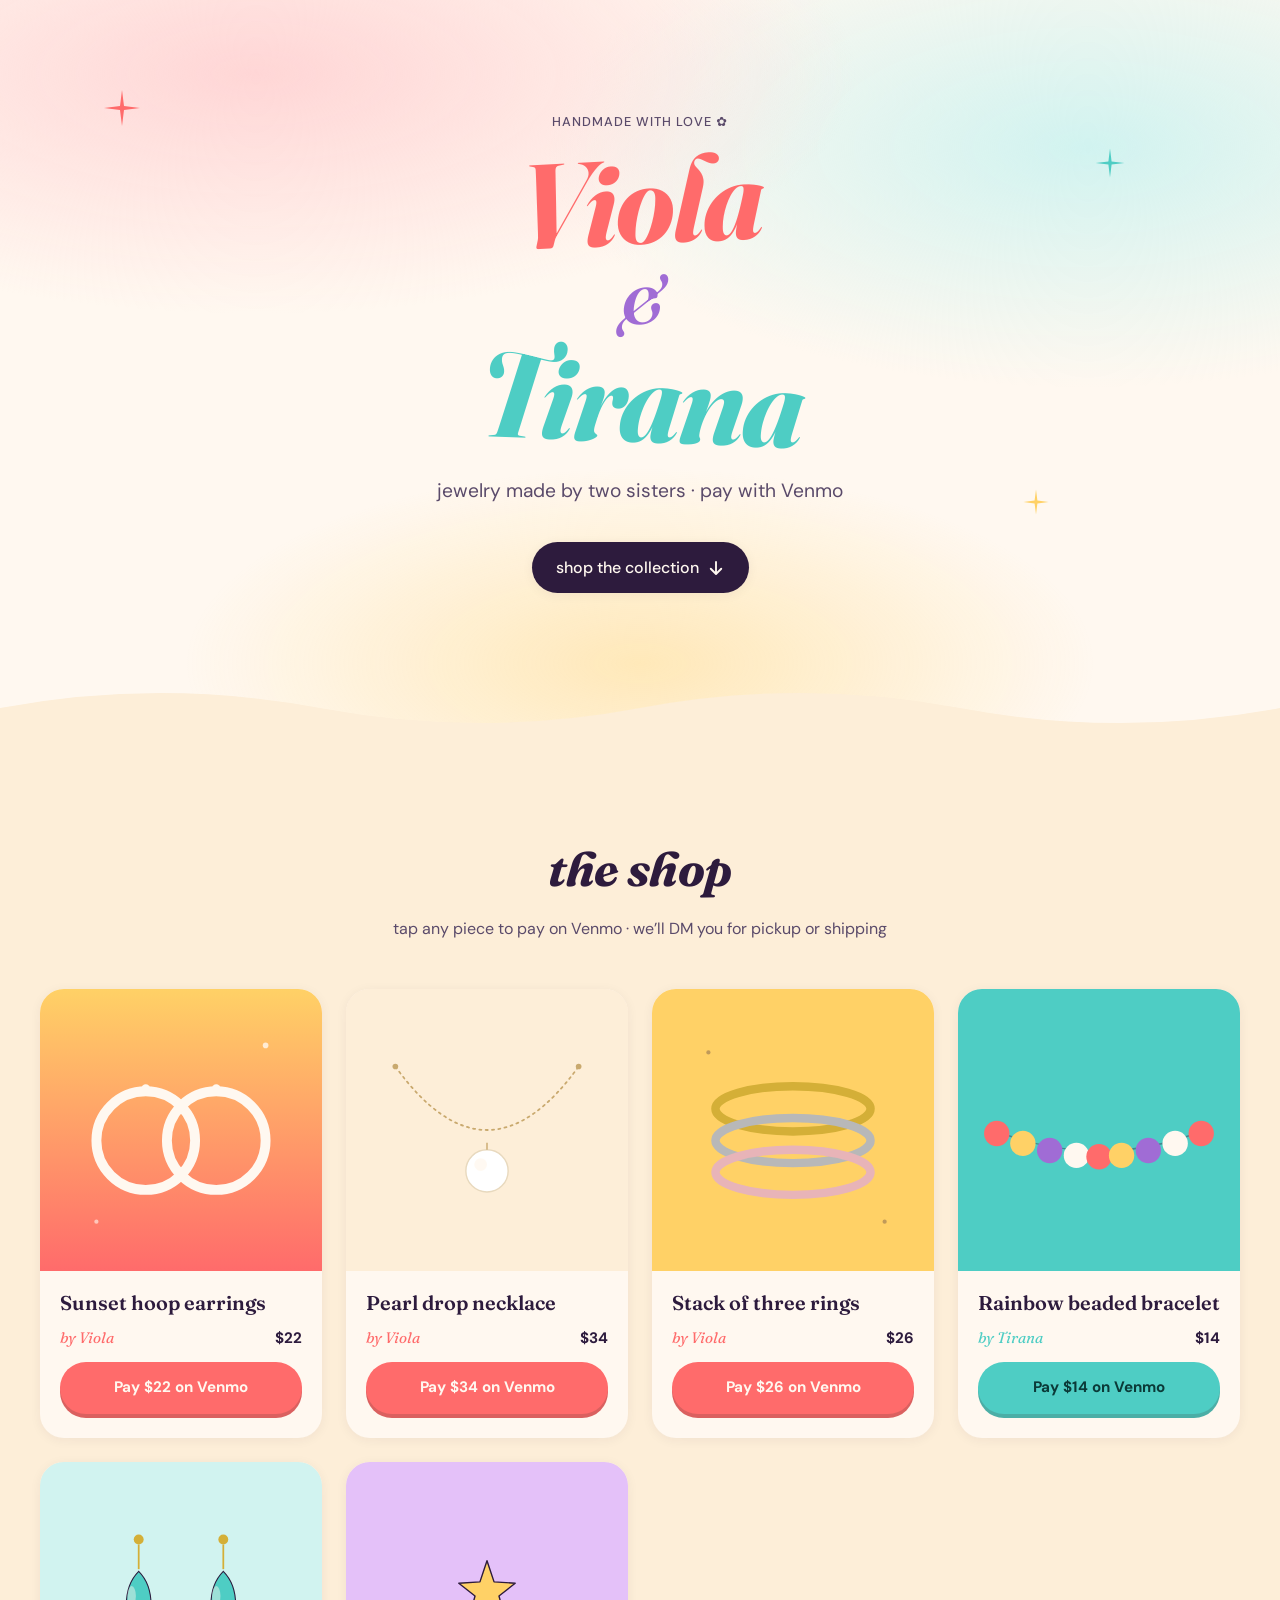
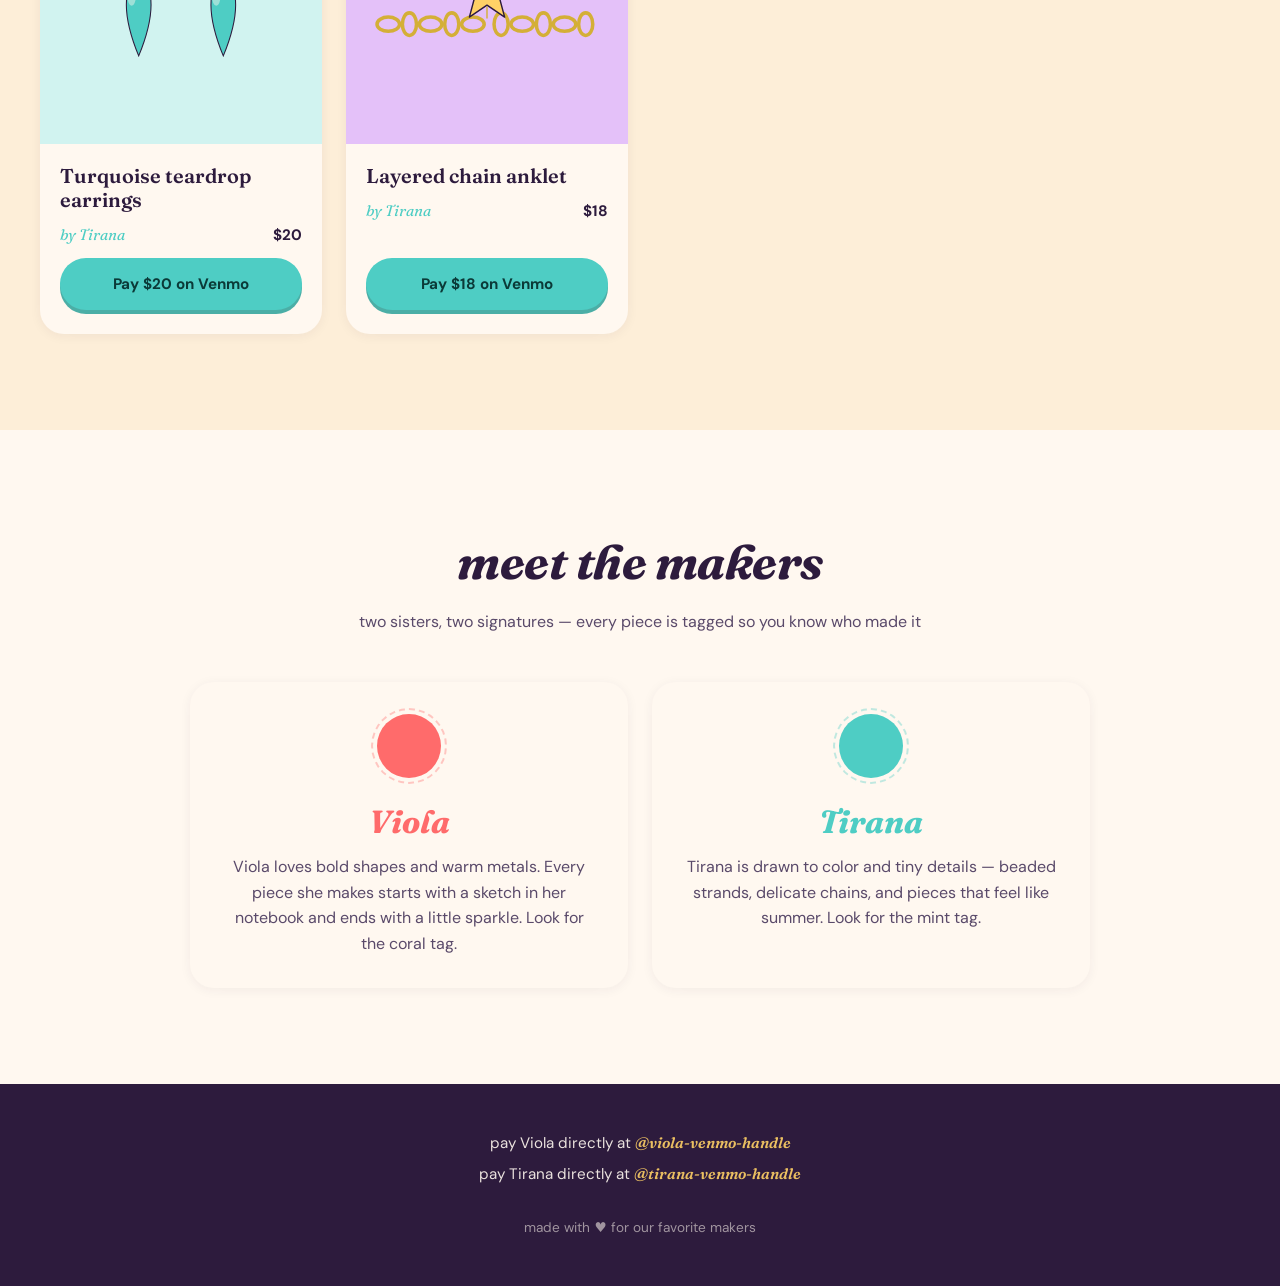
==== index.html @ c1b4182e "initial commit: static HTML/CSS/JS jewelry shop for Viola & Tirana" ====
<!doctype html>
<html lang="en">
  <head>
    <meta charset="utf-8" />
    <meta name="viewport" content="width=device-width, initial-scale=1" />
    <title>Viola &amp; Tirana — handmade jewelry</title>
    <meta name="description" content="Handmade jewelry by Viola and Tirana. Pay with Venmo." />
    <meta name="theme-color" content="#FFF8F0" />
    <link rel="icon" href="images/favicon.svg" type="image/svg+xml" />

    <link rel="preconnect" href="https://fonts.googleapis.com" />
    <link rel="preconnect" href="https://fonts.gstatic.com" crossorigin />
    <link
      rel="stylesheet"
      href="https://fonts.googleapis.com/css2?family=DM+Sans:wght@400;500;700&family=Fraunces:ital,opsz,wght@0,9..144,500;0,9..144,700;1,9..144,600&display=swap"
    />
    <link rel="stylesheet" href="style.css" />
  </head>
  <body>
    <a class="skip-link" href="#shop">skip to shop</a>

    <header class="hero">
      <svg class="sparkle sparkle-tl" viewBox="0 0 40 40" aria-hidden="true">
        <path d="M20 2 L22 18 L38 20 L22 22 L20 38 L18 22 L2 20 L18 18 Z" fill="currentColor"/>
      </svg>
      <svg class="sparkle sparkle-tr" viewBox="0 0 40 40" aria-hidden="true">
        <path d="M20 2 L22 18 L38 20 L22 22 L20 38 L18 22 L2 20 L18 18 Z" fill="currentColor"/>
      </svg>
      <svg class="sparkle sparkle-br" viewBox="0 0 40 40" aria-hidden="true">
        <path d="M20 2 L22 18 L38 20 L22 22 L20 38 L18 22 L2 20 L18 18 Z" fill="currentColor"/>
      </svg>

      <div class="hero-inner">
        <p class="eyebrow">handmade with love ✿</p>
        <h1 class="wordmark">
          <span class="wordmark-v">Viola</span>
          <span class="wordmark-amp" aria-hidden="true">&amp;</span>
          <span class="visually-hidden">and</span>
          <span class="wordmark-t">Tirana</span>
        </h1>
        <p class="tagline">jewelry made by two sisters · pay with Venmo</p>
        <a class="hero-cta" href="#shop">shop the collection
          <svg viewBox="0 0 24 24" aria-hidden="true" width="18" height="18">
            <path d="M12 4v14M5 13l7 7 7-7" fill="none" stroke="currentColor" stroke-width="2.5" stroke-linecap="round" stroke-linejoin="round"/>
          </svg>
        </a>
      </div>

      <svg class="hero-wave" viewBox="0 0 1440 80" preserveAspectRatio="none" aria-hidden="true">
        <path d="M0 40 Q 180 0 360 40 T 720 40 T 1080 40 T 1440 40 V 80 H 0 Z" fill="currentColor"/>
      </svg>
    </header>

    <main>
      <section id="shop" class="section shop">
        <header class="section-head">
          <h2 class="section-title">the shop</h2>
          <p class="section-sub">tap any piece to pay on Venmo · we’ll DM you for pickup or shipping</p>
        </header>

        <div class="grid">
          <!-- Product 1 -->
          <article class="product" data-maker="viola">
            <div class="product-media">
              <img src="images/sunset-hoops.svg" alt="Sunset hoop earrings — gold hoops with a coral gradient" loading="lazy" />
            </div>
            <div class="product-body">
              <h3 class="product-name">Sunset hoop earrings</h3>
              <p class="product-byline">
                <span class="maker-tag">by Viola</span>
                <span class="product-price">$22</span>
              </p>
              <!-- TODO: replace `viola-venmo-handle` with Viola's real Venmo username (no @) -->
              <a
                class="pay-link"
                data-venmo="viola-venmo-handle"
                data-amount="22"
                data-note="Sunset hoop earrings · Viola &amp; Tirana"
                target="_blank"
                rel="noopener"
              >Pay $22 on Venmo</a>
            </div>
          </article>

          <!-- Product 2 -->
          <article class="product" data-maker="viola">
            <div class="product-media">
              <img src="images/pearl-drop-necklace.svg" alt="Pearl drop necklace on a cream background" loading="lazy" />
            </div>
            <div class="product-body">
              <h3 class="product-name">Pearl drop necklace</h3>
              <p class="product-byline">
                <span class="maker-tag">by Viola</span>
                <span class="product-price">$34</span>
              </p>
              <!-- TODO: replace `viola-venmo-handle` with Viola's real Venmo username (no @) -->
              <a
                class="pay-link"
                data-venmo="viola-venmo-handle"
                data-amount="34"
                data-note="Pearl drop necklace · Viola &amp; Tirana"
                target="_blank"
                rel="noopener"
              >Pay $34 on Venmo</a>
            </div>
          </article>

          <!-- Product 3 -->
          <article class="product" data-maker="viola">
            <div class="product-media">
              <img src="images/stack-rings.svg" alt="Stack of three rings on a sunshine yellow background" loading="lazy" />
            </div>
            <div class="product-body">
              <h3 class="product-name">Stack of three rings</h3>
              <p class="product-byline">
                <span class="maker-tag">by Viola</span>
                <span class="product-price">$26</span>
              </p>
              <!-- TODO: replace `viola-venmo-handle` with Viola's real Venmo username (no @) -->
              <a
                class="pay-link"
                data-venmo="viola-venmo-handle"
                data-amount="26"
                data-note="Stack of three rings · Viola &amp; Tirana"
                target="_blank"
                rel="noopener"
              >Pay $26 on Venmo</a>
            </div>
          </article>

          <!-- Product 4 -->
          <article class="product" data-maker="tirana">
            <div class="product-media">
              <img src="images/rainbow-bracelet.svg" alt="Beaded rainbow friendship bracelet" loading="lazy" />
            </div>
            <div class="product-body">
              <h3 class="product-name">Rainbow beaded bracelet</h3>
              <p class="product-byline">
                <span class="maker-tag">by Tirana</span>
                <span class="product-price">$14</span>
              </p>
              <!-- TODO: replace `tirana-venmo-handle` with Tirana's real Venmo username (no @) -->
              <a
                class="pay-link"
                data-venmo="tirana-venmo-handle"
                data-amount="14"
                data-note="Rainbow beaded bracelet · Viola &amp; Tirana"
                target="_blank"
                rel="noopener"
              >Pay $14 on Venmo</a>
            </div>
          </article>

          <!-- Product 5 -->
          <article class="product" data-maker="tirana">
            <div class="product-media">
              <img src="images/turquoise-earrings.svg" alt="Turquoise teardrop earrings" loading="lazy" />
            </div>
            <div class="product-body">
              <h3 class="product-name">Turquoise teardrop earrings</h3>
              <p class="product-byline">
                <span class="maker-tag">by Tirana</span>
                <span class="product-price">$20</span>
              </p>
              <!-- TODO: replace `tirana-venmo-handle` with Tirana's real Venmo username (no @) -->
              <a
                class="pay-link"
                data-venmo="tirana-venmo-handle"
                data-amount="20"
                data-note="Turquoise teardrop earrings · Viola &amp; Tirana"
                target="_blank"
                rel="noopener"
              >Pay $20 on Venmo</a>
            </div>
          </article>

          <!-- Product 6 -->
          <article class="product" data-maker="tirana">
            <div class="product-media">
              <img src="images/chain-anklet.svg" alt="Delicate layered chain anklet" loading="lazy" />
            </div>
            <div class="product-body">
              <h3 class="product-name">Layered chain anklet</h3>
              <p class="product-byline">
                <span class="maker-tag">by Tirana</span>
                <span class="product-price">$18</span>
              </p>
              <!-- TODO: replace `tirana-venmo-handle` with Tirana's real Venmo username (no @) -->
              <a
                class="pay-link"
                data-venmo="tirana-venmo-handle"
                data-amount="18"
                data-note="Layered chain anklet · Viola &amp; Tirana"
                target="_blank"
                rel="noopener"
              >Pay $18 on Venmo</a>
            </div>
          </article>
        </div>
      </section>

      <section id="makers" class="section makers">
        <header class="section-head">
          <h2 class="section-title">meet the makers</h2>
          <p class="section-sub">two sisters, two signatures — every piece is tagged so you know who made it</p>
        </header>

        <div class="makers-grid">
          <article class="maker-card" data-maker="viola">
            <div class="maker-swatch" aria-hidden="true"></div>
            <h3 class="maker-name">Viola</h3>
            <!-- TODO: replace with a real blurb about Viola -->
            <p class="maker-blurb">
              Viola loves bold shapes and warm metals. Every piece she makes starts with a sketch in her notebook and ends with a little
              sparkle. Look for the coral tag.
            </p>
          </article>

          <article class="maker-card" data-maker="tirana">
            <div class="maker-swatch" aria-hidden="true"></div>
            <h3 class="maker-name">Tirana</h3>
            <!-- TODO: replace with a real blurb about Tirana -->
            <p class="maker-blurb">
              Tirana is drawn to color and tiny details — beaded strands, delicate chains, and pieces that feel like summer. Look for the
              mint tag.
            </p>
          </article>
        </div>
      </section>
    </main>

    <footer class="site-footer">
      <div class="footer-inner">
        <p class="footer-line">
          pay Viola directly at
          <!-- TODO: replace with Viola's real Venmo username -->
          <strong>@viola-venmo-handle</strong>
        </p>
        <p class="footer-line">
          pay Tirana directly at
          <!-- TODO: replace with Tirana's real Venmo username -->
          <strong>@tirana-venmo-handle</strong>
        </p>
        <p class="footer-credit">made with ♥ for our favorite makers</p>
      </div>
    </footer>

    <script src="main.js" defer></script>
  </body>
</html>
---- style.css ----
/* ---------- design tokens ---------- */
:root {
  --cream: #fff8f0;
  --cream-soft: #fdeed8;
  --ink: #2d1b3d;
  --ink-soft: #5a4a6a;
  --coral: #ff6b6b;
  --coral-soft: #ffd6d6;
  --mint: #4ecdc4;
  --mint-soft: #d1f3f0;
  --sun: #ffd166;
  --plum: #a06cd5;

  --font-display: "Fraunces", Georgia, "Times New Roman", serif;
  --font-body: "DM Sans", system-ui, -apple-system, "Segoe UI", Helvetica, Arial, sans-serif;

  --radius-sm: 0.75rem;
  --radius: 1.5rem;
  --radius-lg: 2rem;

  --shadow-soft: 0 2px 12px rgba(45, 27, 61, 0.06);
  --shadow-lift: 0 20px 40px -16px rgba(45, 27, 61, 0.2);
}

/* ---------- reset-ish ---------- */
*, *::before, *::after { box-sizing: border-box; }
html { scroll-behavior: smooth; }
body, h1, h2, h3, p { margin: 0; }
img, svg { display: block; max-width: 100%; }
a { color: inherit; }

body {
  font-family: var(--font-body);
  color: var(--ink);
  background: var(--cream);
  line-height: 1.5;
  -webkit-font-smoothing: antialiased;
  text-rendering: optimizeLegibility;
}

.visually-hidden {
  position: absolute;
  width: 1px; height: 1px;
  padding: 0; margin: -1px;
  overflow: hidden;
  clip: rect(0 0 0 0);
  white-space: nowrap;
  border: 0;
}

.skip-link {
  position: absolute;
  left: -999px;
  top: 0;
  background: var(--ink);
  color: var(--cream);
  padding: 0.5rem 1rem;
  border-radius: var(--radius-sm);
  z-index: 10;
}
.skip-link:focus { left: 1rem; top: 1rem; }

/* ---------- hero ---------- */
.hero {
  position: relative;
  padding: clamp(3rem, 10vw, 7rem) 1.5rem clamp(5rem, 12vw, 9rem);
  text-align: center;
  overflow: hidden;
  background:
    radial-gradient(1000px 400px at 20% 10%, var(--coral-soft) 0%, transparent 60%),
    radial-gradient(900px 400px at 85% 20%, var(--mint-soft) 0%, transparent 60%),
    radial-gradient(700px 300px at 50% 90%, rgba(255, 209, 102, 0.4) 0%, transparent 65%),
    var(--cream);
}

.hero-inner {
  max-width: 900px;
  margin: 0 auto;
  position: relative;
  z-index: 1;
}

.eyebrow {
  font-family: var(--font-body);
  font-weight: 500;
  letter-spacing: 0.08em;
  text-transform: uppercase;
  font-size: 0.8rem;
  color: var(--ink-soft);
  margin-bottom: 1rem;
}

.wordmark {
  font-family: var(--font-display);
  font-weight: 700;
  font-size: clamp(3.5rem, 12vw, 7.5rem);
  line-height: 0.9;
  letter-spacing: -0.02em;
  display: flex;
  flex-direction: column;
  align-items: center;
  gap: 0.1em;
}

.wordmark-v {
  color: var(--coral);
  font-style: italic;
  transform: rotate(-3deg);
  transform-origin: center;
}

.wordmark-amp {
  font-style: italic;
  color: var(--plum);
  font-size: 0.55em;
  line-height: 1;
  font-weight: 600;
}

.wordmark-t {
  color: var(--mint);
  font-style: italic;
  transform: rotate(2deg);
  transform-origin: center;
}

.tagline {
  margin-top: 1.5rem;
  font-size: clamp(1rem, 2vw, 1.2rem);
  color: var(--ink-soft);
}

.hero-cta {
  display: inline-flex;
  align-items: center;
  gap: 0.5rem;
  margin-top: 2.25rem;
  padding: 0.85rem 1.5rem;
  background: var(--ink);
  color: var(--cream);
  text-decoration: none;
  border-radius: 999px;
  font-weight: 500;
  font-size: 1rem;
  transition: transform 0.15s ease, box-shadow 0.15s ease;
  box-shadow: var(--shadow-soft);
}
.hero-cta:hover {
  transform: translateY(-2px);
  box-shadow: var(--shadow-lift);
}
.hero-cta:active { transform: translateY(0); }

/* hero decorations */
.sparkle {
  position: absolute;
  width: 2.5rem;
  height: 2.5rem;
  color: var(--sun);
  animation: twinkle 3s ease-in-out infinite;
}
.sparkle-tl { top: 12%; left: 8%; color: var(--coral); animation-delay: 0s; }
.sparkle-tr { top: 20%; right: 12%; color: var(--mint); animation-delay: 1s; width: 2rem; height: 2rem; }
.sparkle-br { bottom: 30%; right: 18%; color: var(--sun); animation-delay: 2s; width: 1.75rem; height: 1.75rem; }

@keyframes twinkle {
  0%, 100% { transform: scale(1) rotate(0deg); opacity: 0.7; }
  50% { transform: scale(1.2) rotate(20deg); opacity: 1; }
}

.hero-wave {
  position: absolute;
  left: 0;
  bottom: -1px;
  width: 100%;
  height: 60px;
  color: var(--cream-soft);
}

/* ---------- sections ---------- */
.section {
  padding: clamp(3.5rem, 8vw, 6rem) 1.5rem;
  max-width: 1200px;
  margin: 0 auto;
}

.section-head {
  text-align: center;
  max-width: 600px;
  margin: 0 auto 3rem;
}

.section-title {
  font-family: var(--font-display);
  font-weight: 700;
  font-size: clamp(2rem, 5vw, 3rem);
  font-style: italic;
  letter-spacing: -0.01em;
  margin-bottom: 0.75rem;
}

.section-sub {
  color: var(--ink-soft);
  font-size: 1rem;
}

.shop {
  background: var(--cream-soft);
  max-width: none;
}
.shop > .section-head, .shop > .grid {
  max-width: 1200px;
  margin-left: auto;
  margin-right: auto;
}

/* ---------- product grid ---------- */
.grid {
  display: grid;
  grid-template-columns: repeat(auto-fill, minmax(260px, 1fr));
  gap: 1.5rem;
}

.product {
  background: var(--cream);
  border-radius: var(--radius);
  overflow: hidden;
  display: flex;
  flex-direction: column;
  transition: transform 0.2s ease, box-shadow 0.2s ease;
  box-shadow: var(--shadow-soft);
  position: relative;
}

.product:hover {
  transform: translateY(-4px);
}

.product[data-maker="viola"]:hover { box-shadow: 0 20px 40px -16px rgba(255, 107, 107, 0.45); }
.product[data-maker="tirana"]:hover { box-shadow: 0 20px 40px -16px rgba(78, 205, 196, 0.45); }

.product-media {
  aspect-ratio: 1 / 1;
  overflow: hidden;
  background: var(--cream-soft);
}

.product-media img {
  width: 100%;
  height: 100%;
  object-fit: cover;
  transition: transform 0.4s ease;
}

.product:hover .product-media img { transform: scale(1.04); }

.product-body {
  padding: 1.25rem 1.25rem 1.5rem;
  display: flex;
  flex-direction: column;
  gap: 0.75rem;
  flex: 1;
}

.product-name {
  font-family: var(--font-display);
  font-weight: 600;
  font-size: 1.25rem;
  line-height: 1.2;
}

.product-byline {
  display: flex;
  align-items: center;
  justify-content: space-between;
  font-size: 0.95rem;
  color: var(--ink-soft);
}

.maker-tag {
  font-style: italic;
  font-family: var(--font-display);
}

.product[data-maker="viola"] .maker-tag { color: var(--coral); }
.product[data-maker="tirana"] .maker-tag { color: var(--mint); }

.product-price {
  font-weight: 700;
  color: var(--ink);
}

.pay-link {
  display: inline-flex;
  align-items: center;
  justify-content: center;
  padding: 0.9rem 1rem;
  border-radius: 999px;
  text-decoration: none;
  font-weight: 700;
  font-size: 0.95rem;
  color: var(--cream);
  text-align: center;
  transition: transform 0.15s ease, box-shadow 0.15s ease, filter 0.15s ease;
  margin-top: auto;
  min-height: 44px;
}

.product[data-maker="viola"] .pay-link {
  background: var(--coral);
  box-shadow: 0 4px 0 rgba(214, 80, 80, 0.9);
}
.product[data-maker="tirana"] .pay-link {
  background: var(--mint);
  box-shadow: 0 4px 0 rgba(56, 167, 159, 0.9);
  color: #0b3a38;
}

.pay-link:hover { transform: translateY(-1px); filter: saturate(1.1); }
.pay-link:active { transform: translateY(2px); box-shadow: 0 2px 0 rgba(0,0,0,0.25); }

/* ---------- makers section ---------- */
.makers-grid {
  display: grid;
  gap: 1.5rem;
  grid-template-columns: repeat(auto-fit, minmax(280px, 1fr));
  max-width: 900px;
  margin: 0 auto;
}

.maker-card {
  background: var(--cream);
  border-radius: var(--radius);
  padding: 2rem;
  text-align: center;
  box-shadow: var(--shadow-soft);
  position: relative;
}

.maker-swatch {
  width: 4rem;
  height: 4rem;
  border-radius: 50%;
  margin: 0 auto 1.25rem;
  position: relative;
}

.maker-card[data-maker="viola"] .maker-swatch { background: var(--coral); }
.maker-card[data-maker="tirana"] .maker-swatch { background: var(--mint); }

.maker-swatch::after {
  content: "";
  position: absolute;
  inset: -6px;
  border-radius: 50%;
  border: 2px dashed currentColor;
  opacity: 0.35;
}

.maker-card[data-maker="viola"] .maker-swatch::after { color: var(--coral); }
.maker-card[data-maker="tirana"] .maker-swatch::after { color: var(--mint); }

.maker-name {
  font-family: var(--font-display);
  font-style: italic;
  font-weight: 700;
  font-size: 2rem;
  margin-bottom: 0.5rem;
}

.maker-card[data-maker="viola"] .maker-name { color: var(--coral); }
.maker-card[data-maker="tirana"] .maker-name { color: var(--mint); }

.maker-blurb {
  color: var(--ink-soft);
  line-height: 1.6;
}

/* ---------- footer ---------- */
.site-footer {
  background: var(--ink);
  color: var(--cream);
  padding: 3rem 1.5rem;
  text-align: center;
}

.footer-inner {
  max-width: 600px;
  margin: 0 auto;
  display: flex;
  flex-direction: column;
  gap: 0.5rem;
}

.footer-line {
  font-size: 0.95rem;
  opacity: 0.9;
}
.footer-line strong {
  color: var(--sun);
  font-family: var(--font-display);
  font-style: italic;
  font-weight: 600;
}

.footer-credit {
  margin-top: 1.5rem;
  font-size: 0.85rem;
  opacity: 0.55;
}

/* ---------- sold-out (optional, future use) ---------- */
.product.sold-out .pay-link {
  background: var(--ink-soft) !important;
  color: var(--cream) !important;
  pointer-events: none;
  box-shadow: none !important;
}
.product.sold-out .pay-link::before { content: "sold out — "; }

/* ---------- reduced motion ---------- */
@media (prefers-reduced-motion: reduce) {
  *, *::before, *::after {
    animation-duration: 0.001ms !important;
    transition-duration: 0.001ms !important;
  }
  html { scroll-behavior: auto; }
}
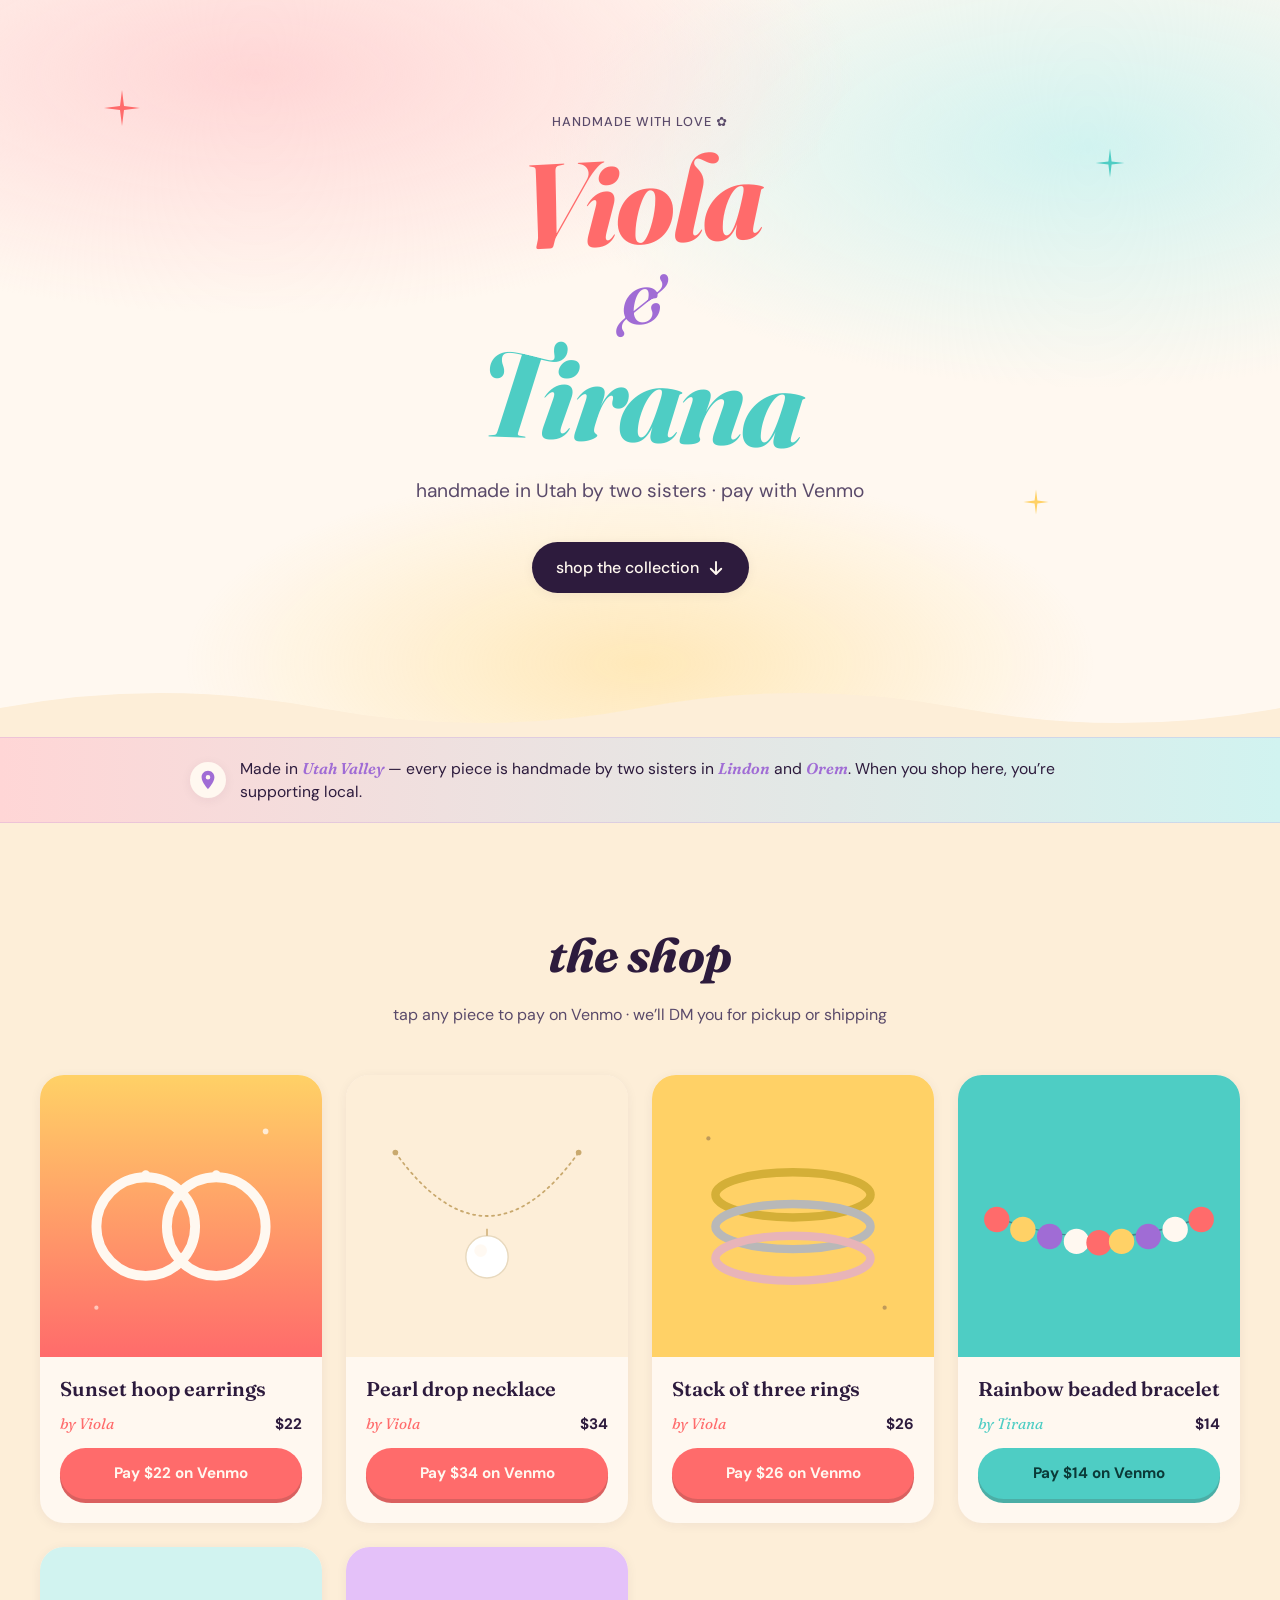
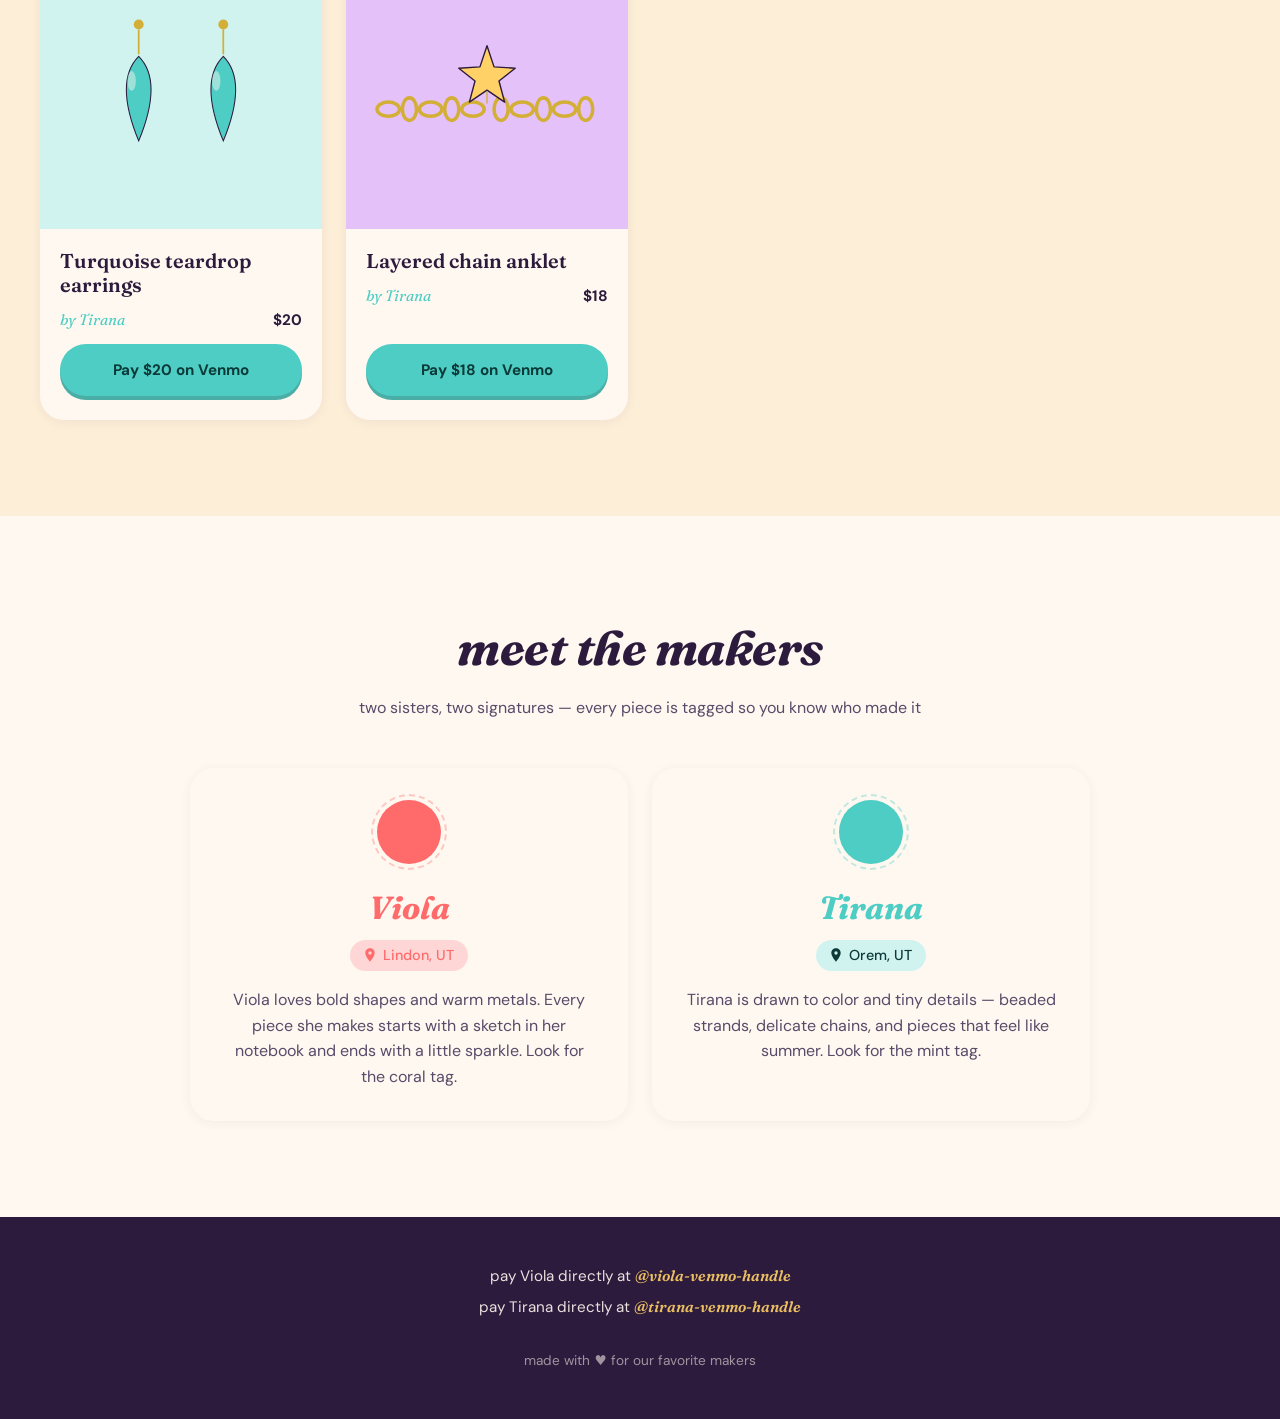
==== commit ab27d1e0: "add OG image, local Utah callout, and city labels - new 1200x630 og-image.png rendered from og-sourc" ====
--- a/index.html
+++ b/index.html
@@ -4,9 +4,22 @@
     <meta charset="utf-8" />
     <meta name="viewport" content="width=device-width, initial-scale=1" />
     <title>Viola &amp; Tirana — handmade jewelry</title>
-    <meta name="description" content="Handmade jewelry by Viola and Tirana. Pay with Venmo." />
+    <meta name="description" content="Handmade jewelry by two sisters in Lindon and Orem, Utah. Pay with Venmo." />
     <meta name="theme-color" content="#FFF8F0" />
     <link rel="icon" href="images/favicon.svg" type="image/svg+xml" />
+
+    <meta property="og:type" content="website" />
+    <meta property="og:url" content="https://sfonua10.github.io/nieces-jewelry/" />
+    <meta property="og:title" content="Viola &amp; Tirana — handmade jewelry" />
+    <meta property="og:description" content="Handmade jewelry by two sisters in Lindon &amp; Orem, Utah. Pay with Venmo." />
+    <meta property="og:image" content="https://sfonua10.github.io/nieces-jewelry/images/og-image.png" />
+    <meta property="og:image:width" content="1200" />
+    <meta property="og:image:height" content="630" />
+    <meta property="og:image:alt" content="Viola (Lindon, UT) and Tirana (Orem, UT) — handmade jewelry" />
+    <meta name="twitter:card" content="summary_large_image" />
+    <meta name="twitter:title" content="Viola &amp; Tirana — handmade jewelry" />
+    <meta name="twitter:description" content="Handmade by two sisters in Lindon &amp; Orem, Utah. Pay with Venmo." />
+    <meta name="twitter:image" content="https://sfonua10.github.io/nieces-jewelry/images/og-image.png" />
 
     <link rel="preconnect" href="https://fonts.googleapis.com" />
     <link rel="preconnect" href="https://fonts.gstatic.com" crossorigin />
@@ -38,7 +51,7 @@
           <span class="visually-hidden">and</span>
           <span class="wordmark-t">Tirana</span>
         </h1>
-        <p class="tagline">jewelry made by two sisters · pay with Venmo</p>
+        <p class="tagline">handmade in Utah by two sisters · pay with Venmo</p>
         <a class="hero-cta" href="#shop">shop the collection
           <svg viewBox="0 0 24 24" aria-hidden="true" width="18" height="18">
             <path d="M12 4v14M5 13l7 7 7-7" fill="none" stroke="currentColor" stroke-width="2.5" stroke-linecap="round" stroke-linejoin="round"/>
@@ -51,6 +64,20 @@
       </svg>
     </header>
 
+    <aside class="local-band" aria-label="Made in Utah Valley">
+      <div class="local-band-inner">
+        <span class="local-pin" aria-hidden="true">
+          <svg viewBox="0 0 24 24" width="22" height="22">
+            <path d="M12 2C8.13 2 5 5.13 5 9c0 5.25 7 13 7 13s7-7.75 7-13c0-3.87-3.13-7-7-7zm0 9.5a2.5 2.5 0 110-5 2.5 2.5 0 010 5z" fill="currentColor"/>
+          </svg>
+        </span>
+        <p>
+          Made in <strong>Utah Valley</strong> — every piece is handmade by two sisters in
+          <strong>Lindon</strong> and <strong>Orem</strong>. When you shop here, you’re supporting local.
+        </p>
+      </div>
+    </aside>
+
     <main>
       <section id="shop" class="section shop">
         <header class="section-head">
@@ -209,6 +236,12 @@
           <article class="maker-card" data-maker="viola">
             <div class="maker-swatch" aria-hidden="true"></div>
             <h3 class="maker-name">Viola</h3>
+            <p class="maker-location">
+              <svg viewBox="0 0 24 24" width="16" height="16" aria-hidden="true">
+                <path d="M12 2C8.13 2 5 5.13 5 9c0 5.25 7 13 7 13s7-7.75 7-13c0-3.87-3.13-7-7-7zm0 9.5a2.5 2.5 0 110-5 2.5 2.5 0 010 5z" fill="currentColor"/>
+              </svg>
+              Lindon, UT
+            </p>
             <!-- TODO: replace with a real blurb about Viola -->
             <p class="maker-blurb">
               Viola loves bold shapes and warm metals. Every piece she makes starts with a sketch in her notebook and ends with a little
@@ -219,6 +252,12 @@
           <article class="maker-card" data-maker="tirana">
             <div class="maker-swatch" aria-hidden="true"></div>
             <h3 class="maker-name">Tirana</h3>
+            <p class="maker-location">
+              <svg viewBox="0 0 24 24" width="16" height="16" aria-hidden="true">
+                <path d="M12 2C8.13 2 5 5.13 5 9c0 5.25 7 13 7 13s7-7.75 7-13c0-3.87-3.13-7-7-7zm0 9.5a2.5 2.5 0 110-5 2.5 2.5 0 010 5z" fill="currentColor"/>
+              </svg>
+              Orem, UT
+            </p>
             <!-- TODO: replace with a real blurb about Tirana -->
             <p class="maker-blurb">
               Tirana is drawn to color and tiny details — beaded strands, delicate chains, and pieces that feel like summer. Look for the
--- a/style.css
+++ b/style.css
@@ -177,6 +177,54 @@
   color: var(--cream-soft);
 }
 
+/* ---------- local Utah band ---------- */
+.local-band {
+  background: linear-gradient(90deg, var(--coral-soft), var(--mint-soft));
+  padding: 1.15rem 1.5rem;
+  border-top: 1px solid rgba(160, 108, 213, 0.18);
+  border-bottom: 1px solid rgba(160, 108, 213, 0.18);
+}
+
+.local-band-inner {
+  max-width: 900px;
+  margin: 0 auto;
+  display: flex;
+  align-items: center;
+  gap: 0.9rem;
+}
+
+.local-pin {
+  flex: 0 0 auto;
+  display: inline-flex;
+  align-items: center;
+  justify-content: center;
+  width: 2.25rem;
+  height: 2.25rem;
+  background: var(--cream);
+  color: var(--plum);
+  border-radius: 50%;
+  box-shadow: var(--shadow-soft);
+}
+
+.local-band p {
+  color: var(--ink);
+  font-size: 0.98rem;
+  line-height: 1.5;
+  margin: 0;
+}
+
+.local-band strong {
+  font-family: var(--font-display);
+  font-style: italic;
+  font-weight: 600;
+  color: var(--plum);
+}
+
+@media (max-width: 500px) {
+  .local-band p { font-size: 0.92rem; line-height: 1.45; }
+  .local-pin { width: 2rem; height: 2rem; }
+}
+
 /* ---------- sections ---------- */
 .section {
   padding: clamp(3.5rem, 8vw, 6rem) 1.5rem;
@@ -371,6 +419,29 @@
 .maker-card[data-maker="viola"] .maker-name { color: var(--coral); }
 .maker-card[data-maker="tirana"] .maker-name { color: var(--mint); }
 
+.maker-location {
+  display: inline-flex;
+  align-items: center;
+  gap: 0.35rem;
+  font-size: 0.9rem;
+  font-weight: 500;
+  font-family: var(--font-body);
+  padding: 0.3rem 0.85rem 0.3rem 0.7rem;
+  border-radius: 999px;
+  margin: 0 auto 1rem;
+}
+
+.maker-card[data-maker="viola"] .maker-location {
+  color: var(--coral);
+  background: var(--coral-soft);
+}
+.maker-card[data-maker="tirana"] .maker-location {
+  color: #0b3a38;
+  background: var(--mint-soft);
+}
+
+.maker-location svg { color: currentColor; flex: 0 0 auto; }
+
 .maker-blurb {
   color: var(--ink-soft);
   line-height: 1.6;
